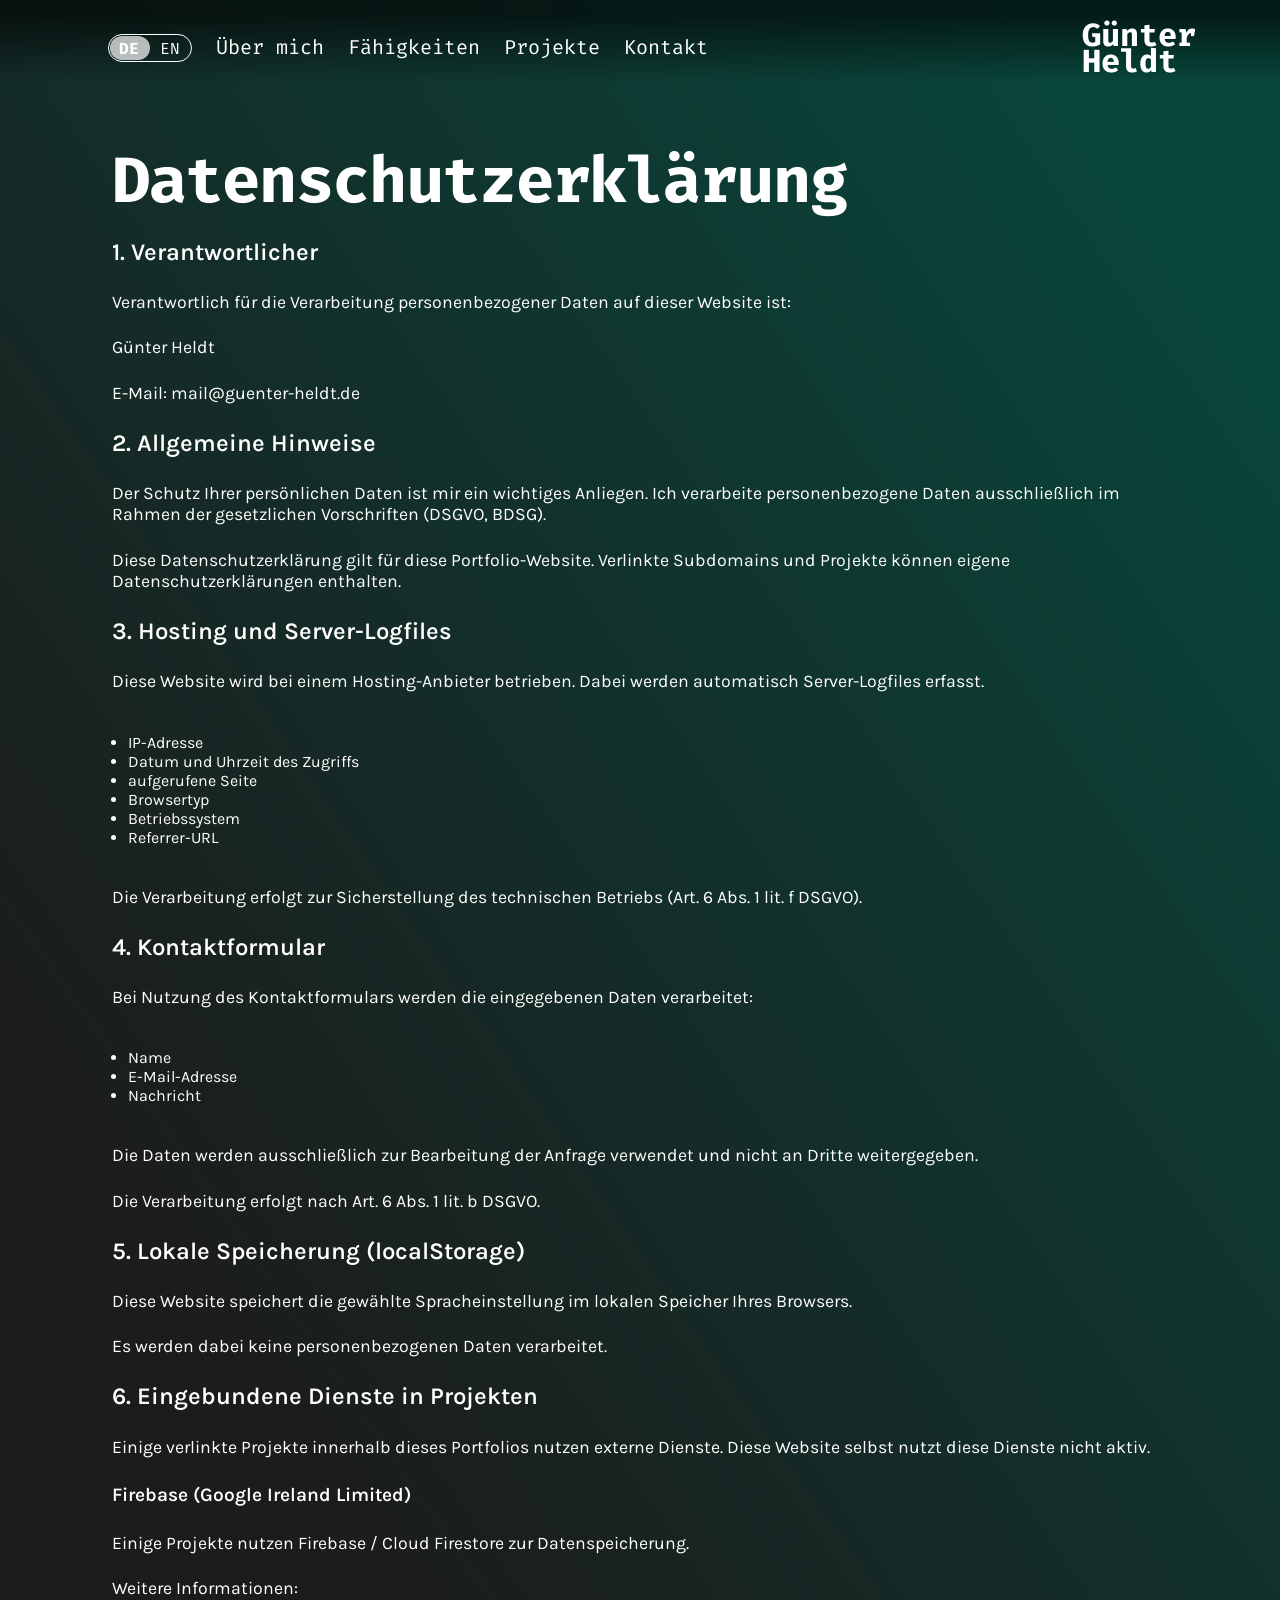
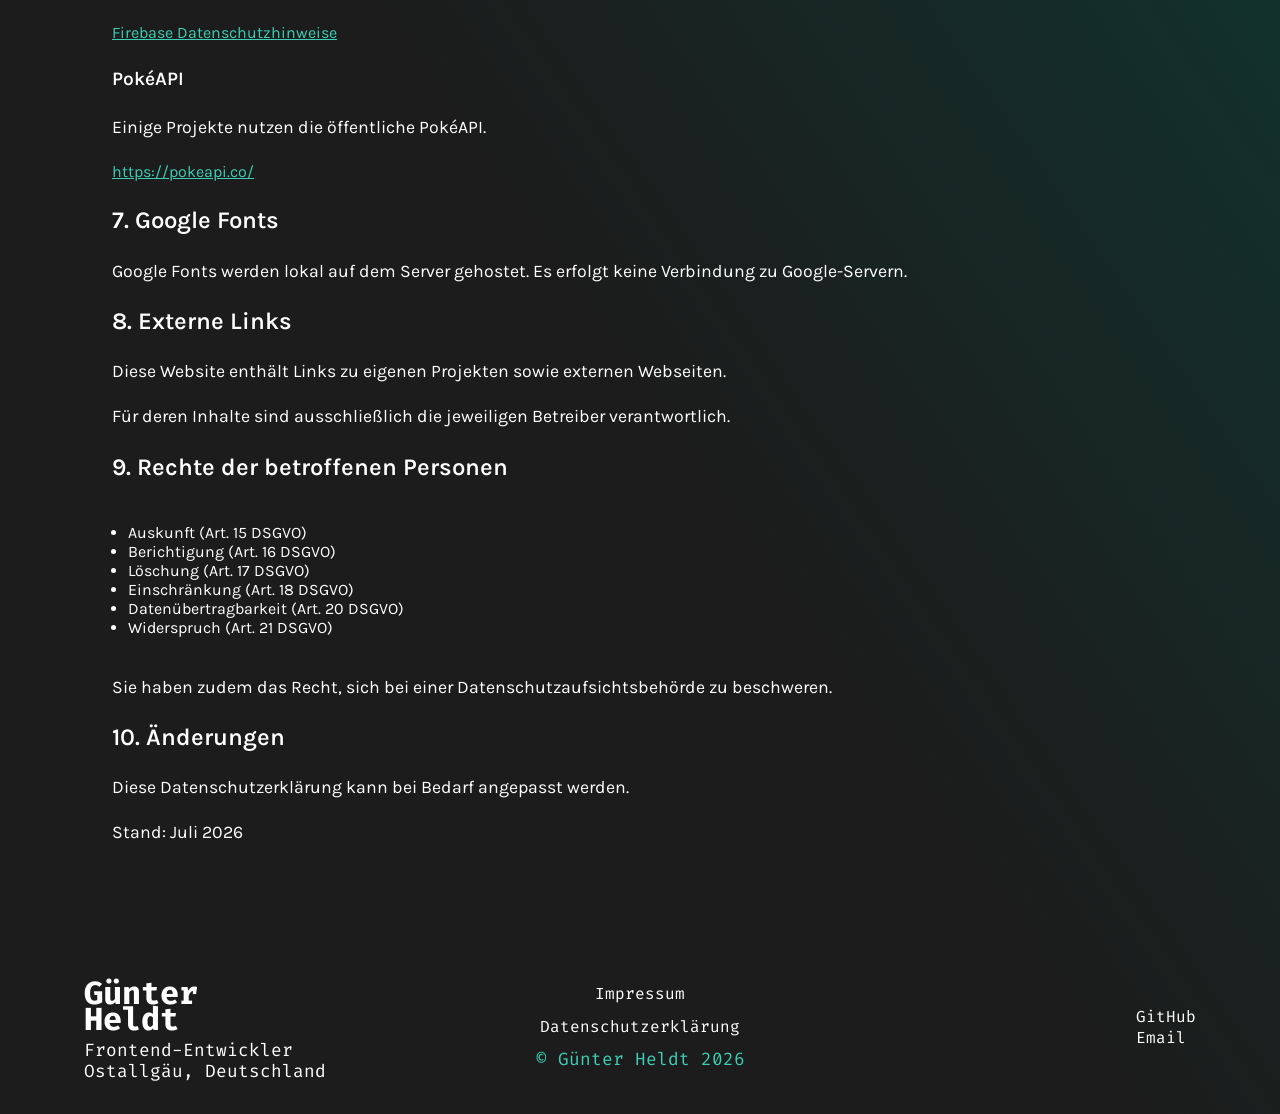
==== pages/datenschutz.html @ 76b3c1d9 "refactor legal pages, deleted templates style" ====
<!doctype html>
<html lang="de">
  <head>
    <meta charset="UTF-8" />
    <meta name="viewport" content="width=device-width, initial-scale=1.0" />
    <link rel="stylesheet" href="../style.css" />
    <link rel="stylesheet" href="../style/imprint-privacypolicy.css" />
    <link rel="stylesheet" href="../style/nav-footer.css" />
    <link rel="stylesheet" href="../style/responsive.css" />
    <link rel="apple-touch-icon" sizes="57x57" href="../assets/favicon/apple-icon-57x57.png" />
    <link rel="apple-touch-icon" sizes="60x60" href="../assets/favicon/apple-icon-60x60.png" />
    <link rel="apple-touch-icon" sizes="72x72" href="../assets/favicon/apple-icon-72x72.png" />
    <link rel="apple-touch-icon" sizes="76x76" href="../assets/favicon/apple-icon-76x76.png" />
    <link rel="apple-touch-icon" sizes="114x114" href="../assets/favicon/apple-icon-114x114.png" />
    <link rel="apple-touch-icon" sizes="120x120" href="../assets/favicon/apple-icon-120x120.png" />
    <link rel="apple-touch-icon" sizes="144x144" href="../assets/favicon/apple-icon-144x144.png" />
    <link rel="apple-touch-icon" sizes="152x152" href="../assets/favicon/apple-icon-152x152.png" />
    <link rel="apple-touch-icon" sizes="180x180" href="../assets/favicon/apple-icon-180x180.png" />
    <link
      rel="icon"
      type="image/png"
      sizes="192x192"
      href="../assets/favicon/android-icon-192x192.png"
    />
    <link rel="icon" type="image/png" sizes="32x32" href="../assets/favicon/favicon-32x32.png" />
    <link rel="icon" type="image/png" sizes="96x96" href="../assets/favicon/favicon-96x96.png" />
    <link rel="icon" type="image/png" sizes="16x16" href="../assets/favicon/favicon-16x16.png" />
    <link rel="manifest" href="../assets/favicon/manifest.json" />
    <meta name="msapplication-TileColor" content="#ffffff" />
    <meta name="msapplication-TileImage" content="assets/favicon/ms-icon-144x144.png" />
    <meta name="theme-color" content="#ffffff" />
    <title>Günter Heldt</title>
    <script src="../assets/icons/svg-library.js" defer></script>
    <script src="../scripts/contact-section.js" defer></script>
    <script src="../scripts/i18n.js" defer></script>
    <script src="../scripts/footer.js" defer></script>
    <script src="../scripts/legal-privacy.js" defer></script>
    <script src="../script.js" defer></script>
  </head>
  <body
    onload="initLegalPrivacy()"
    data-page="legal"
    data-de-page="datenschutz.html"
    data-en-page="privacy-policy.html"
  >
    <div class="navbar-background">
      <nav class="navbar">
        <div class="navbar-left" id="navbar-left">
          <input type="checkbox" id="toggle-language" class="input-language-toggle" />
          <label class="switch" id="language-switch" for="toggle-language">
            <span class="de">DE</span>
            <span class="en">EN</span>
          </label>
          <ul class="nav-links" id="nav-links">
            <li><a href="../index.html#aboutme" data-key="about-me">Über mich</a></li>
            <li><a href="../index.html#skills" data-key="skills">Fähigkeiten</a></li>
            <li><a href="../index.html#projects" data-key="projects">Projekte</a></li>
            <li><a href="../index.html#contact" data-key="contact">Kontakt</a></li>
          </ul>
        </div>
        <a href="/index.html" class="navbar-name-link">
          <span class="navbar-firstname">Günter</span>
          <span class="navbar-lastname">Heldt</span>
        </a>
        <button class="menu-toggle-button" id="menu-toggle" aria-label="Toggle Menu">
          <span class="menu-icon"></span>
          <span class="menu-icon"></span>
          <span class="menu-icon"></span>
        </button>
      </nav>
    </div>
    <section class="legal-notice-section">
      <div class="legal-notice-content">
        <h2>Datenschutzerklärung</h2>

        <h3>1. Verantwortlicher</h3>
        <p>Verantwortlich für die Verarbeitung personenbezogener Daten auf dieser Website ist:</p>
        <p>Günter Heldt</p>
        <p>E-Mail: mail@guenter-heldt.de</p>
        <h3>2. Allgemeine Hinweise</h3>
        <p>
          Der Schutz Ihrer persönlichen Daten ist mir ein wichtiges Anliegen. Ich verarbeite
          personenbezogene Daten ausschließlich im Rahmen der gesetzlichen Vorschriften (DSGVO,
          BDSG).
        </p>
        <p>
          Diese Datenschutzerklärung gilt für diese Portfolio-Website. Verlinkte Subdomains und
          Projekte können eigene Datenschutzerklärungen enthalten.
        </p>
        <h3>3. Hosting und Server-Logfiles</h3>
        <p>
          Diese Website wird bei einem Hosting-Anbieter betrieben. Dabei werden automatisch
          Server-Logfiles erfasst.
        </p>
        <ul>
          <li>IP-Adresse</li>
          <li>Datum und Uhrzeit des Zugriffs</li>
          <li>aufgerufene Seite</li>
          <li>Browsertyp</li>
          <li>Betriebssystem</li>
          <li>Referrer-URL</li>
        </ul>
        <p>
          Die Verarbeitung erfolgt zur Sicherstellung des technischen Betriebs (Art. 6 Abs. 1 lit. f
          DSGVO).
        </p>
        <h3>4. Kontaktformular</h3>
        <p>Bei Nutzung des Kontaktformulars werden die eingegebenen Daten verarbeitet:</p>
        <ul>
          <li>Name</li>
          <li>E-Mail-Adresse</li>
          <li>Nachricht</li>
        </ul>
        <p>
          Die Daten werden ausschließlich zur Bearbeitung der Anfrage verwendet und nicht an Dritte
          weitergegeben.
        </p>
        <p>Die Verarbeitung erfolgt nach Art. 6 Abs. 1 lit. b DSGVO.</p>

        <h3>5. Lokale Speicherung (localStorage)</h3>
        <p>
          Diese Website speichert die gewählte Spracheinstellung im lokalen Speicher Ihres Browsers.
        </p>

        <p>Es werden dabei keine personenbezogenen Daten verarbeitet.</p>

        <h3>6. Eingebundene Dienste in Projekten</h3>

        <p>
          Einige verlinkte Projekte innerhalb dieses Portfolios nutzen externe Dienste. Diese
          Website selbst nutzt diese Dienste nicht aktiv.
        </p>

        <h4>Firebase (Google Ireland Limited)</h4>
        <p>Einige Projekte nutzen Firebase / Cloud Firestore zur Datenspeicherung.</p>

        <p>Weitere Informationen:</p>
        <a
          href="https://firebase.google.com/support/privacy"
          target="_blank"
          rel="noopener noreferrer"
        >
          Firebase Datenschutzhinweise
        </a>

        <h4>PokéAPI</h4>
        <p>Einige Projekte nutzen die öffentliche PokéAPI.</p>

        <a href="https://pokeapi.co/" target="_blank" rel="noopener noreferrer">
          https://pokeapi.co/
        </a>

        <h3>7. Google Fonts</h3>
        <p>
          Google Fonts werden lokal auf dem Server gehostet. Es erfolgt keine Verbindung zu
          Google-Servern.
        </p>

        <h3>8. Externe Links</h3>
        <p>Diese Website enthält Links zu eigenen Projekten sowie externen Webseiten.</p>

        <p>Für deren Inhalte sind ausschließlich die jeweiligen Betreiber verantwortlich.</p>

        <h3>9. Rechte der betroffenen Personen</h3>

        <ul>
          <li>Auskunft (Art. 15 DSGVO)</li>
          <li>Berichtigung (Art. 16 DSGVO)</li>
          <li>Löschung (Art. 17 DSGVO)</li>
          <li>Einschränkung (Art. 18 DSGVO)</li>
          <li>Datenübertragbarkeit (Art. 20 DSGVO)</li>
          <li>Widerspruch (Art. 21 DSGVO)</li>
        </ul>

        <p>Sie haben zudem das Recht, sich bei einer Datenschutzaufsichtsbehörde zu beschweren.</p>

        <h3>10. Änderungen</h3>
        <p>Diese Datenschutzerklärung kann bei Bedarf angepasst werden.</p>

        <p>Stand: Juli 2026</p>
      </div>
    </section>
    <footer class="footer">
      <div class="footer-info">
        <a href="/index.html" class="navbar-name-link">
          <span class="navbar-firstname">Günter</span>
          <span class="navbar-lastname">Heldt</span>
        </a>
        <p class="footer-title" data-key="footer-title">Webentwickler</p>
        <p class="footer-location">Ostallgäu, Deutschland</p>
      </div>
      <div class="footer-middle">
        <a class="footer-legal-privacy" id="footer-impressum" data-key="footer-legal"></a>
        <a class="footer-legal-privacy" id="footer-privacy-policy" data-key="footer-privacy"></a>
        <p class="footer-copyright">&copy; Günter Heldt 2026</p>
      </div>
      <ul class="social-links">
        <li>
          <a href="https://github.com/guhe78" target="_blank" data-key="footer-github">GitHub</a>
        </li>
        <li><a href="mailto:mail@guenter-heldt.de" data-key="footer-email">Email</a></li>
      </ul>
    </footer>
    <dialog id="dialog"></dialog>
  </body>
</html>
---- style.css ----
@font-face {
  font-family: "Karla";
  font-style: normal;
  src: url("assets/fonts/karla/Karla-VariableFont_wght.ttf");
  font-weight: 100 900;
  font-display: swap;
}

@font-face {
  font-family: "Fira Code";
  font-style: normal;
  src: url("assets/fonts/fira_code/FiraCode-VariableFont_wght.ttf");
  font-weight: 100 900;
  font-display: swap;
}

:root {
  --section-width: 1440px;

  /* Farben */
  --color-dark: #1c1c1c;
  --color-dark-green: rgba(8, 70, 59, 1);
  --color-light-gray: rgb(217, 217, 217);

  --color-white-12: rgba(255, 255, 255, 0.12);
  --color-white-50: rgba(255, 255, 255, 0.5);
  --color-white-70: rgba(255, 255, 255, 0.7);
  --color-white-100: rgba(255, 255, 255, 1);
  --transparent: rgba(0, 0, 0, 0);
  --color-black-60: rgba(0, 0, 0, 0.6);
  --color-black-90: rgba(0, 0, 0, 0.9);
  --color-black-100: rgba(0, 0, 0, 1);
  --color-teal-10: rgba(61, 207, 182, 0.1);
  --color-teal-30: rgba(61, 207, 182, 0.3);
  --color-teal-100: rgba(61, 207, 182, 1);
  --color-dark-35: rgba(28, 28, 28, 0.35);
  --color-dark-100: rgba(28, 28, 28, 1);
  --color-dark-green-30: rgba(8, 70, 59, 0.3);
  --color-dark-gray: rgb(61, 61, 61);
}

* {
  margin: 0;
  box-sizing: border-box;
  scroll-behavior: smooth;
}

html {
  scroll-padding-top: 50px;
}

body {
  background-color: var(--color-dark-100);
  color: var(--color-white-100);
  display: flex;
  flex-direction: column;
  align-items: center;
  font-family: "Fira Code";

  overflow-x: hidden;

  gap: 96px;

  hyphens: auto;
}

section {
  max-width: var(--section-width);
  width: 100%;
  padding: 0 clamp(16px, calc(-13.714px + 7.619vw), 96px);

  display: flex;
  flex-direction: column;
  justify-content: center;
  gap: 24px;
}

h1 {
  font-family: "Karla";
  font-size: clamp(3.875rem, 6.286vw + 2.343rem, 8rem);
  font-weight: 700;
  line-height: 1.1;
  margin: 0;
}

h2 {
  font-family: "Fira Code";
  font-size: 4rem;
  letter-spacing: -0.02em;
  line-height: 1;
  margin: 0;
}

h3 {
  font-size: 1.5rem;
  font-weight: 600;
  line-height: 1.3;
  margin: 0;
}

h4 {
  font-size: clamp(1.1rem, 1.5vw, 1.25rem);
  font-weight: 600;
  line-height: 1.4;
  margin: 0;
}

p {
  font-size: clamp(1rem, 0.9678rem + 0.1747vw, 1.125rem);
  line-height: 1.2;
  margin: 0;
}

a {
  text-decoration: none;
  color: var(--color-white-100);
}

a:hover {
  cursor: pointer;
}

ul {
  padding: 0;
}

.karla-font {
  font-family: "Karla";
}

.fira-font {
  font-family: "Fira Code";
}

.button {
  background-color: transparent;
  color: var(--color-light-gray);
  font-size: 18px;

  text-align: center;
}

.button:hover {
  cursor: pointer;
}

.section-content {
  display: flex;
  justify-content: center;
  align-items: center;
  gap: 64px;
}

.text-border-container {
  display: flex;
  flex-direction: column;

  border: 1px solid #d9d9d9;
  background-color: #3dcfb61a;
  border-radius: 30px;
  padding: 30px;
  gap: 40px;
}

p.font-bold {
  font-weight: bold;
}

.text-side-by-side {
  display: flex;
  justify-content: space-between;
  padding: 32px;
}
---- style/imprint-privacypolicy.css ----
h1,
h2,
h3,
p {
  hyphens: auto;
}

body {
  display: flex;
  flex-direction: column;
  min-height: 100vh;
  background: linear-gradient(
    55.22deg,
    var(--color-dark-100) 36.26%,
    var(--color-dark-green) 93.28%
  );
}

.footer {
  margin-top: auto;
}

section ul {
  padding: 16px;
}

.legal-notice-section {
  max-width: 1248px;
  width: 100%;
  padding: 149px 96px;
  padding-bottom: 0;
  display: flex;
  flex-direction: column;
  align-items: center;
  gap: 24px;

  font-family: "Karla";
}

.legal-notice-content {
  display: flex;
  flex-direction: column;
  gap: 24px;
}

.legal-close-button {
  background-color: var(--transparent);
  padding: 12px 24px;
  border: 1px solid var(--color-white-100);
  border-radius: 100px;
  font-size: 24px;
  font-family: "Karla";
  color: var(--color-white-100);
}

.legal-close-button:hover {
  cursor: pointer;
  color: var(--color-teal-100);
  border: 1px solid var(--color-teal-100);
}

.legal-notice-content a {
  text-decoration: underline;
}

.legal-notice-content a {
  text-decoration: underline;
  color: var(--color-teal-100);
}

.imprint-privacy-policy-link {
  color: var(--color-teal-100);
  text-decoration: underline;
}

.imprint-privacy-policy-link:hover {
  cursor: pointer;
  color: var(--color-white-100);
}
---- style/nav-footer.css ----
.navbar-background {
  position: absolute;
  top: 0;
  left: 0;
  z-index: 20;

  display: flex;
  justify-content: center;
  align-items: center;

  width: 100%;
  height: 96px;

  background: linear-gradient(0deg, var(--transparent) 13.56%, var(--color-black-60) 84.01%);
}

.navbar {
  color: var(--color-white-100);
  font-size: 20px;
  max-width: var(--section-width);
  width: 100%;
  height: 96px;
  padding: 0 clamp(16px, calc(-13.714px + 7.619vw), 96px);
  display: flex;
  align-items: center;
  justify-content: space-between;
}

.navbar-left {
  display: flex;
  justify-content: center;
  gap: 24px;
}

.switch {
  position: relative;
  display: flex;
  justify-content: space-around;
  align-items: center;
  border: 1px solid var(--color-white-100);
  border-radius: 100px;
  width: 84px;
  height: 28px;
  cursor: pointer;
  font-size: 16px;
}

.switch::after {
  content: "";
  width: 40px;
  height: 24px;
  position: absolute;
  top: 1px;
  left: 1px;
  background: var(--color-white-70);
  border-radius: 80px;
  transition: transform 0.4s ease;
}

.input-language-toggle:checked + .switch::after {
  transform: translateX(42px);
}

.switch.initializing::after {
  transition: none;
}

.input-language-toggle {
  width: 0;
  height: 0;
  visibility: hidden;
}

.input-language-toggle:checked + .switch {
  background: transparent;
}

.input-language-toggle:checked + .switch .de {
  font-weight: 400;
}

.de,
.en {
  width: 20px;
  text-align: center;
}

.de {
  font-weight: 700;
}

.input-language-toggle:checked + .switch .en {
  font-weight: 700;
}

.nav-links {
  display: flex;
  justify-content: space-between;
  gap: 24px;
  text-decoration: none;
  list-style: none;
}

.nav-links a:hover,
footer a:hover {
  color: var(--color-teal-100);
}

.navbar-name-link {
  display: flex;
  flex-direction: column;
  align-items: flex-start;
  font-size: 32px;
  font-weight: 900;

  transition: all 0.3s ease-in-out;
}

.navbar-name-link:hover {
  cursor: pointer;
  -webkit-text-fill-color: transparent;

  -webkit-text-stroke-width: 1px;
  -webkit-text-stroke-color: var(--color-white-100);
}

.navbar-firstname {
  margin-bottom: -8px;
}

.navbar-lastname {
  margin-top: -8px;
}

footer {
  max-width: var(--section-width);
  width: 100%;
  display: grid;
  grid-template-columns: 1fr auto 1fr;
  justify-content: space-between;
  align-items: center;
  padding: 32px clamp(16px, calc(-13.714px + 7.619vw), 96px);
}

.footer-info {
  position: relative;
  justify-self: start;
}

.footer-middle {
  grid-column-end: 3;
  display: flex;
  flex-direction: column;
  justify-content: center;
  align-items: center;
}

.footer-legal-privacy {
  padding-bottom: 12px;
}

.footer-legal-privacy:hover {
  cursor: pointer;
  color: var(--color-teal-100);
}

.social-links {
  justify-self: end;
  list-style: none;
}

.nav-links li,
footer li,
.footer-legal-privacy {
  position: relative;
}

.nav-links li::after,
footer li::after,
.footer-legal-privacy::after {
  font-size: 24px;
  content: "•";
  position: absolute;

  opacity: 0;
  transition: opacity 0.3s;
}

.nav-links li:hover::after,
footer li:hover::after,
.footer-legal-privacy:hover::after {
  opacity: 1;
}

.nav-links li::after {
  left: 50%;
  bottom: -24px;
  transform: translateX(-50%);
}

footer li::after {
  left: -16px;
  top: 50%;
  transform: translateY(-50%);
}

.footer-legal-privacy::after {
  left: 50%;
  top: -18px;
  transform: translateX(-50%);
}

.menu-toggle-button {
  display: none;
  flex-direction: column;
  justify-content: space-between;
  width: 32px;
  height: 21px;
  background: transparent;
  border: none;
  cursor: pointer;
  z-index: 1001;
}

.menu-toggle-button .menu-icon {
  width: 100%;
  height: 1px;
  background-color: var(--color-white-100);
  transition: all 0.3s ease;
}

.footer-copyright {
  color: var(--color-teal-100);
}

@media (max-width: 1024px) {
  .menu-toggle-button {
    display: flex;
  }

  .navbar-left {
    display: none;
    flex-direction: column-reverse;
    gap: 24px;
    position: absolute;
    top: 96px;
    right: 16px;
    padding: 40px 77px;
    background-image: linear-gradient(45deg, var(--color-dark-100), var(--color-teal-100));

    border: 1px solid var(--color-teal-100);
    border-radius: 30px;
    z-index: 1000;
  }

  .navbar-left.open {
    display: flex;
  }

  .navbar-left.open .nav-links {
    flex-direction: column;
    font-size: 18px;
    gap: 24px;
  }

  .navbar-name {
    display: flex;
    align-items: flex-start;
    text-align: left;
  }

  .navbar-left.open .nav-links li::after {
    content: none;
    opacity: 0;
  }

  .navbar-left.open .nav-links a:hover {
    color: inherit;
  }
}
---- style/responsive.css ----
@media (min-width: 1440px) {
  .info-strip {
    bottom: clamp(40px, calc(-292.308px + 23.077vw), 400px);
  }

  .scroll-down-container {
    left: max(96px, calc((100vw - 1440px) / 2 + 96px));
  }

  .social-links-homeview {
    right: max(96px, calc((100vw - 1440px) / 2 + 96px));
  }

  .scroll-line,
  .social-links-line {
    height: clamp(240px, calc(18.462px + 15.385vw), 480px);
  }

  .social-links-line {
    height: clamp(186px, calc(-159.231px + 23.974vw), 560px);
  }
}

@media (max-width: 1200px) {
  .project-dialog-content {
    flex-direction: column-reverse;
    border-radius: 20px;
    padding: 95px 12px;
    max-width: 650px;
    width: 100%;
    max-height: min(90dvh, 900px);
    gap: clamp(16px, calc(-8.606px + 6.309vw), 56px);
    overflow-y: auto;
  }

  .project-dialog-content img {
    max-width: 320px;
    max-height: 220px;
  }

  .project-info-dialog {
    gap: 24px;
  }
}

@media (max-width: 1024px) {
  h2 {
    font-size: 3.5rem;
  }

  h3 {
    font-size: 1.25rem;
  }

  h4 {
    font-size: 1.1rem;
  }

  .project-list {
    width: clamp(280px, 90vw, 720px);
  }

  .project-item {
    padding: 32px 0;
  }

  .project-info-dialog {
    gap: 18px;
  }

  .project-info-container {
    display: none;
  }

  .aboutme-section-content,
  .skills-section-content,
  .contact-section-content {
    flex-direction: column;
    gap: 77px;
  }

  .aboutme-wrapper {
    margin-top: 0;
    align-self: flex-end;
  }

  .quote-icon {
    top: -12px;
    left: 0;
  }

  .quote-icon svg {
    width: 67px;
    height: 48px;
  }

  .close-dialog-button {
    top: clamp(16px, calc(-3.685px + 5.047vw), 48px);
  }

  .next-project-button {
    bottom: clamp(16px, calc(-3.685px + 5.047vw), 48px);
  }

  .close-dialog-button,
  .next-project-button {
    right: clamp(16px, calc(-23.369px + 10.095vw), 80px);
  }
}

@media (max-width: 850px) {
  h2 {
    font-size: 3rem;
  }

  h4 {
    font-size: 0.9rem;
  }

  footer {
    grid-template-columns: 1fr 1fr;
    grid-template-areas: "left right" "center center";
    row-gap: 32px;
  }

  .footer-info {
    grid-area: left;
  }

  .footer-middle {
    grid-area: center;
  }

  .social-links {
    grid-area: right;
  }

  .title-buttons-container {
    padding-top: 32px;
    gap: 24px;
  }
}

@media (max-width: 850px) {
  h2 {
    font-size: 2.5rem;
  }

  .legal-notice-section {
    padding: 149px 64px;
    padding-bottom: 0;
  }
}

@media (max-width: 700px) {
  .aboutme-section-content {
    align-items: center;
  }

  .aboutme-image-container,
  .aboutme-text-container {
    justify-self: unset;
    align-self: unset;
  }
}

@media (max-width: 600px) {
  h1 {
    line-height: 1;
    letter-spacing: -2%;
  }

  h2 {
    font-size: 2rem;
  }

  h4 {
    font-size: 0.6rem;
  }

  .home-section {
    gap: 12px;
  }

  .title-buttons-container {
    display: flex;
    flex-direction: column;
    align-items: center;
    flex-wrap: wrap;
    padding-top: 32px;
  }

  .project-item {
    flex-direction: column;
  }

  .project-dialog-content {
    padding: 64px 12px;
  }

  .project-info-dialog {
    gap: 18px;
  }

  .recommendation-card {
    max-width: 90%;
  }

  .left-arrow-up {
    left: 30px;
  }

  .legal-notice-section {
    padding: 124px 32px;
    padding-bottom: 0;
  }
}

@media (max-width: 389px) {
  h2 {
    font-size: 1.5rem;
  }

  h4 {
    font-size: 0.5rem;
  }

  .title-buttons-container {
    flex-direction: column;
    align-items: center;
    gap: 8px;
  }

  .home-name {
    white-space: inherit;
  }

  .text-border-container {
    padding: 8px;
    border-radius: 16px;
  }

  .textcontainer-intro {
    top: -40px;
    left: -10px;
  }

  .contact-left-part h2,
  .projects-head h2,
  .text-border-container h2 {
    font-size: 36px;
  }

  .skill-badges-container {
    gap: 12px;
  }

  .skill-item svg {
    width: 50%;
  }

  .project-links-container {
    width: 100%;
    justify-content: space-evenly;
  }

  .project-link-button {
    padding: clamp(6px, calc(-14px + 6.667vw), 12px) clamp(12px, calc(-28px + 13.333vw), 24px);
  }

  .project-dialog-content {
    gap: clamp(16px, calc(-8.606px + 6.309vw), 56px);
  }

  .contact-form > div {
    padding: 32px 8px;
  }

  .validation-message {
    font-size: 10px;
    max-width: 60%;
    bottom: 5px;
  }

  .contact-form input:not([type="checkbox"]),
  .contact-form textarea {
    font-size: 14px;
  }

  .legal-notice-section {
    padding: 96px 8px;
    padding-bottom: 0;
  }
}
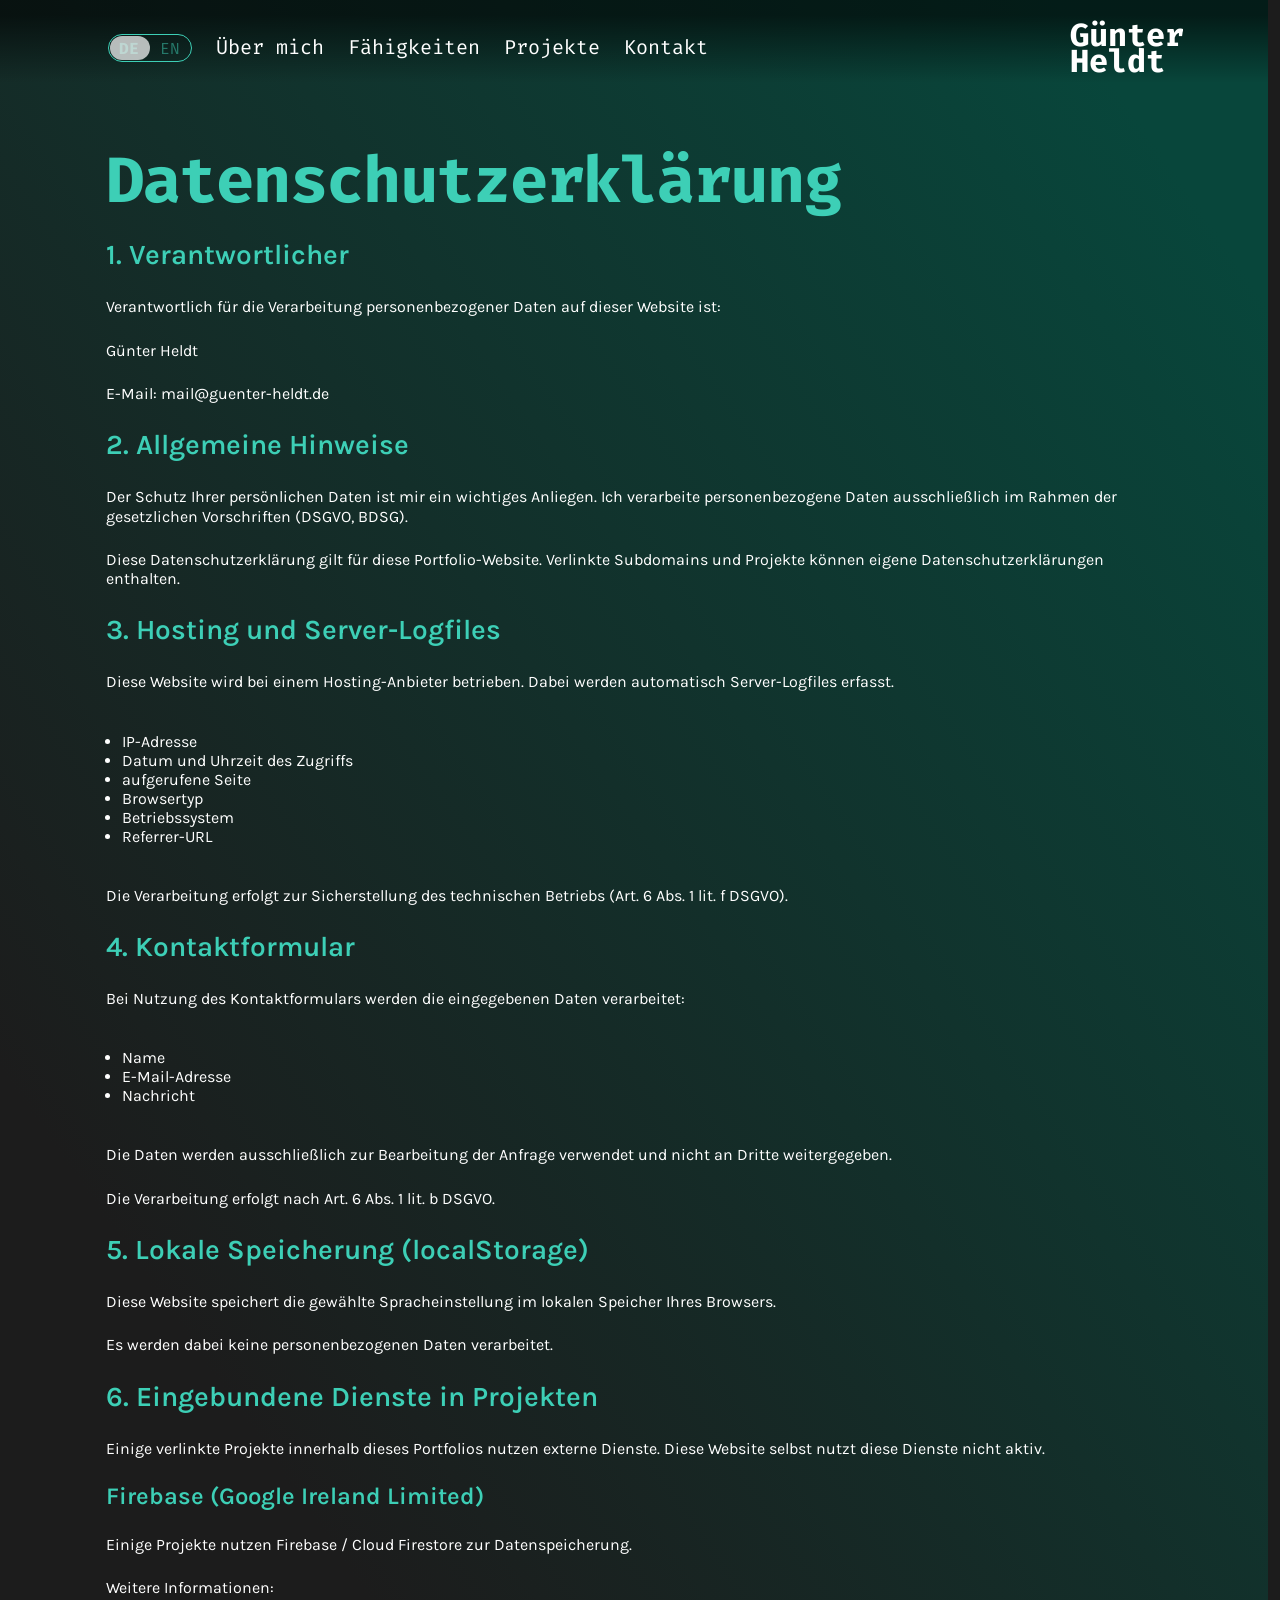
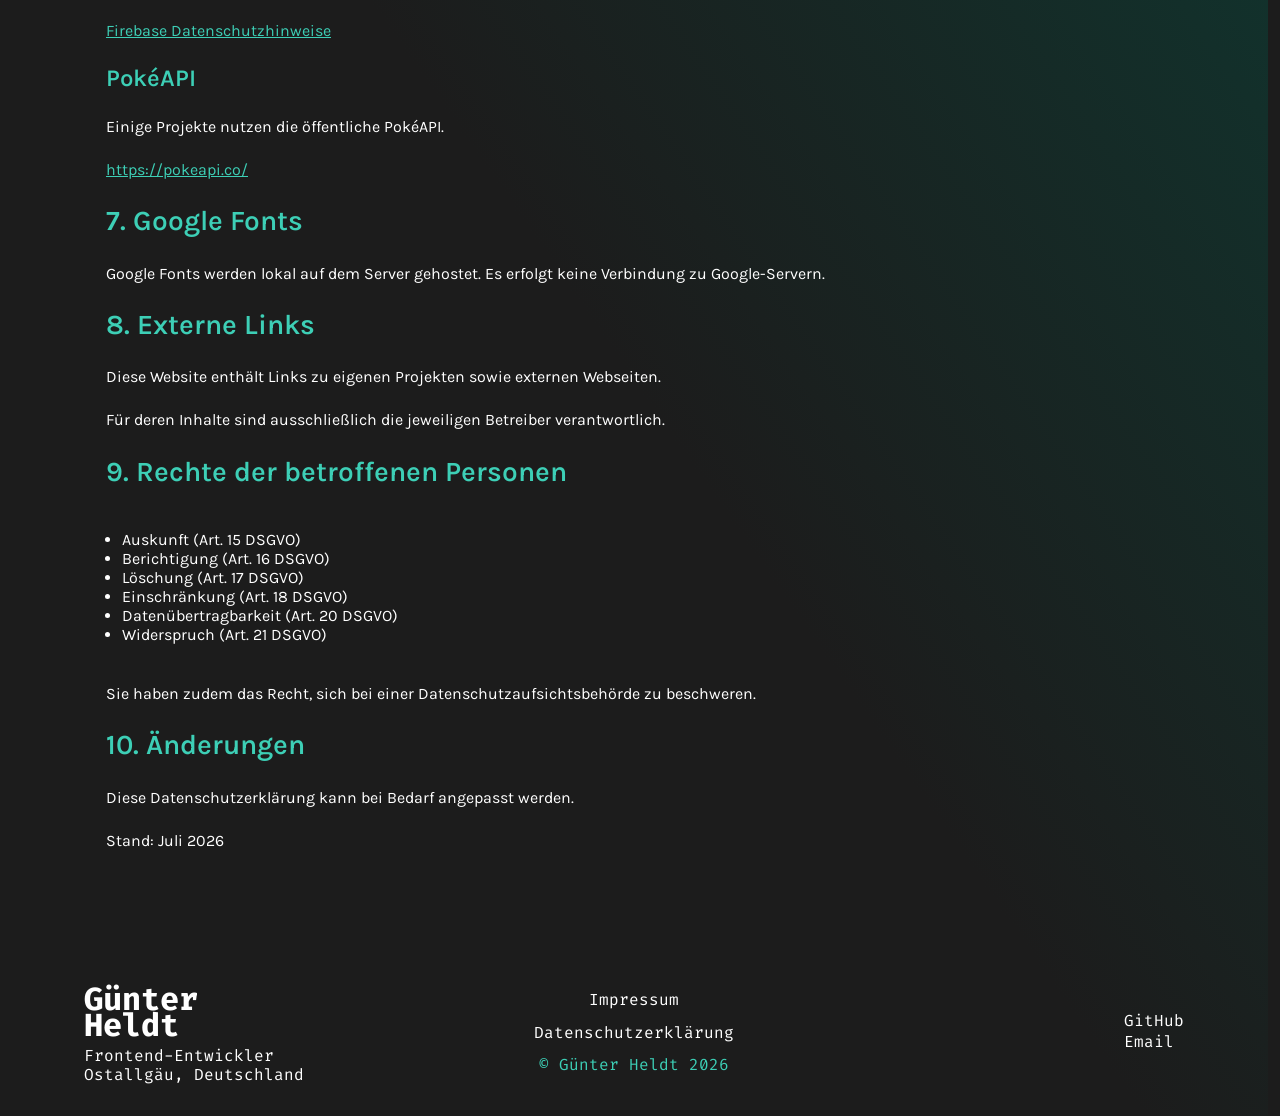
==== commit 21b7963e: "refactor skill hover effect style links translation" ====
--- a/pages/datenschutz.html
+++ b/pages/datenschutz.html
@@ -31,6 +31,7 @@
     <meta name="theme-color" content="#ffffff" />
     <title>Günter Heldt</title>
     <script src="../assets/icons/svg-library.js" defer></script>
+    <script src="../scripts/home-section.js" defer></script>
     <script src="../scripts/contact-section.js" defer></script>
     <script src="../scripts/i18n.js" defer></script>
     <script src="../scripts/footer.js" defer></script>
@@ -42,6 +43,7 @@
     data-page="legal"
     data-de-page="datenschutz.html"
     data-en-page="privacy-policy.html"
+    class="body-legal-privacy"
   >
     <div class="navbar-background">
       <nav class="navbar">
@@ -52,10 +54,10 @@
             <span class="en">EN</span>
           </label>
           <ul class="nav-links" id="nav-links">
-            <li><a href="../index.html#aboutme" data-key="about-me">Über mich</a></li>
-            <li><a href="../index.html#skills" data-key="skills">Fähigkeiten</a></li>
-            <li><a href="../index.html#projects" data-key="projects">Projekte</a></li>
-            <li><a href="../index.html#contact" data-key="contact">Kontakt</a></li>
+            <li><a data-key="about-me">Über mich</a></li>
+            <li><a data-key="skills">Fähigkeiten</a></li>
+            <li><a data-key="projects">Projekte</a></li>
+            <li><a data-key="contact">Kontakt</a></li>
           </ul>
         </div>
         <a href="/index.html" class="navbar-name-link">
--- a/style.css
+++ b/style.css
@@ -25,6 +25,7 @@
   --color-white-12: rgba(255, 255, 255, 0.12);
   --color-white-50: rgba(255, 255, 255, 0.5);
   --color-white-70: rgba(255, 255, 255, 0.7);
+  --color-white-80: rgba(255, 255, 255, 0.8);
   --color-white-100: rgba(255, 255, 255, 1);
   --transparent: rgba(0, 0, 0, 0);
   --color-black-60: rgba(0, 0, 0, 0.6);
@@ -32,6 +33,7 @@
   --color-black-100: rgba(0, 0, 0, 1);
   --color-teal-10: rgba(61, 207, 182, 0.1);
   --color-teal-30: rgba(61, 207, 182, 0.3);
+  --color-teal-50: rgba(61, 207, 182, 0.5);
   --color-teal-100: rgba(61, 207, 182, 1);
   --color-dark-35: rgba(28, 28, 28, 0.35);
   --color-dark-100: rgba(28, 28, 28, 1);
@@ -46,7 +48,22 @@
 }
 
 html {
+  background-color: var(--color-dark-100);
   scroll-padding-top: 50px;
+  scrollbar-gutter: stable;
+}
+
+::-webkit-scrollbar {
+  width: 12px;
+}
+
+::-webkit-scrollbar-track {
+  background: var(--color-dark-100);
+}
+
+::-webkit-scrollbar-thumb {
+  background: var(--color-teal-100);
+  border-radius: 20px;
 }
 
 body {
@@ -64,10 +81,14 @@
   hyphens: auto;
 }
 
+main {
+  flex: 1;
+}
+
 section {
   max-width: var(--section-width);
   width: 100%;
-  padding: 0 clamp(16px, calc(-13.714px + 7.619vw), 96px);
+  padding: 0 96px;
 
   display: flex;
   flex-direction: column;
@@ -77,7 +98,7 @@
 
 h1 {
   font-family: "Karla";
-  font-size: clamp(3.875rem, 6.286vw + 2.343rem, 8rem);
+  font-size: 8rem;
   font-weight: 700;
   line-height: 1.1;
   margin: 0;
@@ -89,24 +110,27 @@
   letter-spacing: -0.02em;
   line-height: 1;
   margin: 0;
+  color: var(--color-teal-100);
 }
 
 h3 {
-  font-size: 1.5rem;
+  font-size: 1.75rem;
   font-weight: 600;
   line-height: 1.3;
   margin: 0;
+  color: var(--color-teal-100);
 }
 
 h4 {
-  font-size: clamp(1.1rem, 1.5vw, 1.25rem);
+  font-size: 1.5rem;
   font-weight: 600;
-  line-height: 1.4;
+  line-height: 1.2;
   margin: 0;
+  color: var(--color-teal-100);
 }
 
 p {
-  font-size: clamp(1rem, 0.9678rem + 0.1747vw, 1.125rem);
+  font-size: 1rem;
   line-height: 1.2;
   margin: 0;
 }
@@ -134,7 +158,6 @@
 
 .button {
   background-color: transparent;
-  color: var(--color-light-gray);
   font-size: 18px;
 
   text-align: center;
@@ -155,7 +178,7 @@
   display: flex;
   flex-direction: column;
 
-  border: 1px solid #d9d9d9;
+  border: 1px solid var(--color-teal-100);
   background-color: #3dcfb61a;
   border-radius: 30px;
   padding: 30px;
--- a/style/imprint-privacypolicy.css
+++ b/style/imprint-privacypolicy.css
@@ -5,7 +5,7 @@
   hyphens: auto;
 }
 
-body {
+.body-legal-privacy {
   display: flex;
   flex-direction: column;
   min-height: 100vh;
@@ -43,22 +43,6 @@
   gap: 24px;
 }
 
-.legal-close-button {
-  background-color: var(--transparent);
-  padding: 12px 24px;
-  border: 1px solid var(--color-white-100);
-  border-radius: 100px;
-  font-size: 24px;
-  font-family: "Karla";
-  color: var(--color-white-100);
-}
-
-.legal-close-button:hover {
-  cursor: pointer;
-  color: var(--color-teal-100);
-  border: 1px solid var(--color-teal-100);
-}
-
 .legal-notice-content a {
   text-decoration: underline;
 }
--- a/style/nav-footer.css
+++ b/style/nav-footer.css
@@ -37,7 +37,7 @@
   display: flex;
   justify-content: space-around;
   align-items: center;
-  border: 1px solid var(--color-white-100);
+  border: 1px solid var(--color-teal-100);
   border-radius: 100px;
   width: 84px;
   height: 28px;
@@ -58,7 +58,7 @@
 }
 
 .input-language-toggle:checked + .switch::after {
-  transform: translateX(42px);
+  transform: translateX(40px);
 }
 
 .switch.initializing::after {
@@ -83,6 +83,7 @@
 .en {
   width: 20px;
   text-align: center;
+  color: var(--color-teal-50);
 }
 
 .de {
--- a/style/responsive.css
+++ b/style/responsive.css
@@ -22,17 +22,6 @@
 }
 
 @media (max-width: 1200px) {
-  .project-dialog-content {
-    flex-direction: column-reverse;
-    border-radius: 20px;
-    padding: 95px 12px;
-    max-width: 650px;
-    width: 100%;
-    max-height: min(90dvh, 900px);
-    gap: clamp(16px, calc(-8.606px + 6.309vw), 56px);
-    overflow-y: auto;
-  }
-
   .project-dialog-content img {
     max-width: 320px;
     max-height: 220px;
@@ -44,6 +33,10 @@
 }
 
 @media (max-width: 1024px) {
+  h1 {
+    font-size: 6rem;
+  }
+
   h2 {
     font-size: 3.5rem;
   }
@@ -56,6 +49,27 @@
     font-size: 1.1rem;
   }
 
+  section {
+    padding: 0 72px;
+  }
+
+  .home-button .home-button-text {
+    animation: homeButtonSwap 4s ease-in-out infinite;
+  }
+
+  .aboutme-image-wrapper::after {
+    content: "";
+    position: absolute;
+    top: 20px;
+    right: 20px;
+
+    background: repeating-linear-gradient(
+      45deg,
+      var(--color-white-100) 0 1.5px,
+      transparent 1.5px 15px
+    );
+  }
+
   .project-list {
     width: clamp(280px, 90vw, 720px);
   }
@@ -72,13 +86,22 @@
     display: none;
   }
 
-  .aboutme-section-content,
   .skills-section-content,
   .contact-section-content {
     flex-direction: column;
     gap: 77px;
   }
 
+  .aboutme-section-content {
+    gap: 64px;
+  }
+
+  .aboutme-image-container {
+    max-width: 280px;
+    width: 100%;
+    justify-content: flex-start;
+  }
+
   .aboutme-wrapper {
     margin-top: 0;
     align-self: flex-end;
@@ -113,8 +136,33 @@
     font-size: 3rem;
   }
 
-  h4 {
-    font-size: 0.9rem;
+  h3 {
+    font-size: 1.2rem;
+  }
+
+  section {
+    padding: 0 56px;
+  }
+
+  .project-dialog-content {
+    flex-direction: column-reverse;
+    border-radius: 20px;
+    padding: 95px 32px;
+    width: 100%;
+    max-height: min(90dvh, 900px);
+  }
+
+  .project-info-dialog {
+    max-width: 850px;
+  }
+
+  .project-links-container {
+    width: 100%;
+    justify-content: space-evenly;
+  }
+
+  .aboutme-section-content {
+    flex-direction: column;
   }
 
   footer {
@@ -141,9 +189,13 @@
   }
 }
 
-@media (max-width: 850px) {
+@media (max-width: 800px) {
   h2 {
     font-size: 2.5rem;
+  }
+
+  .social-links-line {
+    height: 200px;
   }
 
   .legal-notice-section {
@@ -153,6 +205,38 @@
 }
 
 @media (max-width: 700px) {
+  body {
+    gap: 72px;
+  }
+
+  h1 {
+    font-size: 4rem;
+  }
+
+  h2 {
+    font-size: 1.7rem;
+  }
+
+  .home-title {
+    font-size: 1.7rem;
+  }
+
+  .scroll-down-container {
+    left: 64px;
+  }
+
+  .social-links-homeview {
+    right: 64px;
+  }
+
+  .aboutme-section-content {
+    gap: 32px;
+  }
+
+  .aboutme-image-container {
+    justify-content: center;
+  }
+
   .aboutme-section-content {
     align-items: center;
   }
@@ -162,48 +246,63 @@
     justify-self: unset;
     align-self: unset;
   }
+
+  .project-number {
+    font-size: 1.6rem;
+  }
+}
+
+@media (max-width: 650px) {
+  .recommendation-card {
+    max-width: 90%;
+  }
+
+  .aboutme-image-wrapper:hover::after {
+    opacity: 0;
+  }
 }
 
 @media (max-width: 600px) {
   h1 {
+    font-size: 3.5rem;
     line-height: 1;
     letter-spacing: -2%;
   }
 
   h2 {
-    font-size: 2rem;
-  }
-
-  h4 {
-    font-size: 0.6rem;
+    font-size: 1.5remrem;
+  }
+
+  section {
+    padding: 0 24px;
+  }
+
+  .home-title {
+    font-size: 1.5rem;
   }
 
   .home-section {
     gap: 12px;
   }
 
-  .title-buttons-container {
-    display: flex;
-    flex-direction: column;
-    align-items: center;
-    flex-wrap: wrap;
-    padding-top: 32px;
+  .home-button {
+    padding: 12px 12px;
+  }
+
+  .scroll-down-container {
+    left: 16px;
+  }
+
+  .social-links-homeview {
+    right: 16px;
   }
 
   .project-item {
     flex-direction: column;
   }
 
-  .project-dialog-content {
-    padding: 64px 12px;
-  }
-
   .project-info-dialog {
     gap: 18px;
-  }
-
-  .recommendation-card {
-    max-width: 90%;
   }
 
   .left-arrow-up {
@@ -216,23 +315,47 @@
   }
 }
 
+@media (max-width: 450px) {
+  .scroll-line {
+    height: 150px;
+  }
+
+  .social-links-line {
+    height: 150px;
+  }
+
+  .project-dialog-content {
+    padding: 64px 12px;
+  }
+
+  .project-links-container {
+    gap: 16px;
+  }
+}
+
 @media (max-width: 389px) {
-  h2 {
-    font-size: 1.5rem;
-  }
-
-  h4 {
-    font-size: 0.5rem;
+  h1 {
+    font-size: 2.5rem;
+  }
+
+  section {
+    padding: 0 8px;
   }
 
   .title-buttons-container {
-    flex-direction: column;
-    align-items: center;
     gap: 8px;
   }
 
   .home-name {
     white-space: inherit;
+  }
+
+  .scroll-line {
+    height: 120px;
+  }
+
+  .social-links-line {
+    height: 120px;
   }
 
   .text-border-container {
@@ -292,3 +415,89 @@
     padding-bottom: 0;
   }
 }
+
+@media (max-width: 1200px) and (orientation: landscape) {
+  .scroll-line,
+  .social-links-line {
+    height: 180px;
+  }
+}
+
+@media (max-width: 1024px) and (orientation: landscape) {
+  .home-section {
+    gap: 16px;
+  }
+
+  .title-buttons-container {
+    padding-top: 0;
+  }
+
+  .info-strip {
+    padding: 8px 24px;
+    bottom: 16px;
+  }
+
+  .scroll-line,
+  .social-links-line {
+    height: 100px;
+  }
+
+  .aboutme-image-container img {
+    height: min(80vh, 380px);
+    width: auto;
+  }
+
+  .project-dialog-content {
+    padding: 48px 8px;
+    max-height: calc(100dvh - 16px);
+  }
+
+  .project-dialog-content p {
+    padding-right: 16px;
+  }
+
+  .project-info-dialog {
+    max-height: none;
+  }
+
+  .project-dialog-content img {
+    display: none;
+  }
+
+  .close-dialog-button {
+    top: 16px;
+  }
+
+  .next-project-button {
+    bottom: 12px;
+  }
+
+  .close-dialog-button,
+  .next-project-button {
+    right: 18px;
+  }
+}
+
+@media (max-width: 900px) and (orientation: landscape) {
+  h1 {
+    font-size: 4rem;
+  }
+
+  .home-title {
+    font-size: 2rem;
+  }
+
+  .project-info-dialog {
+    max-width: 850px;
+  }
+}
+
+@media (max-width: 750px) and (orientation: landscape) {
+  .scroll-down-container {
+    left: 48px;
+  }
+
+  .social-links-homeview {
+    right: 48px;
+  }
+}
